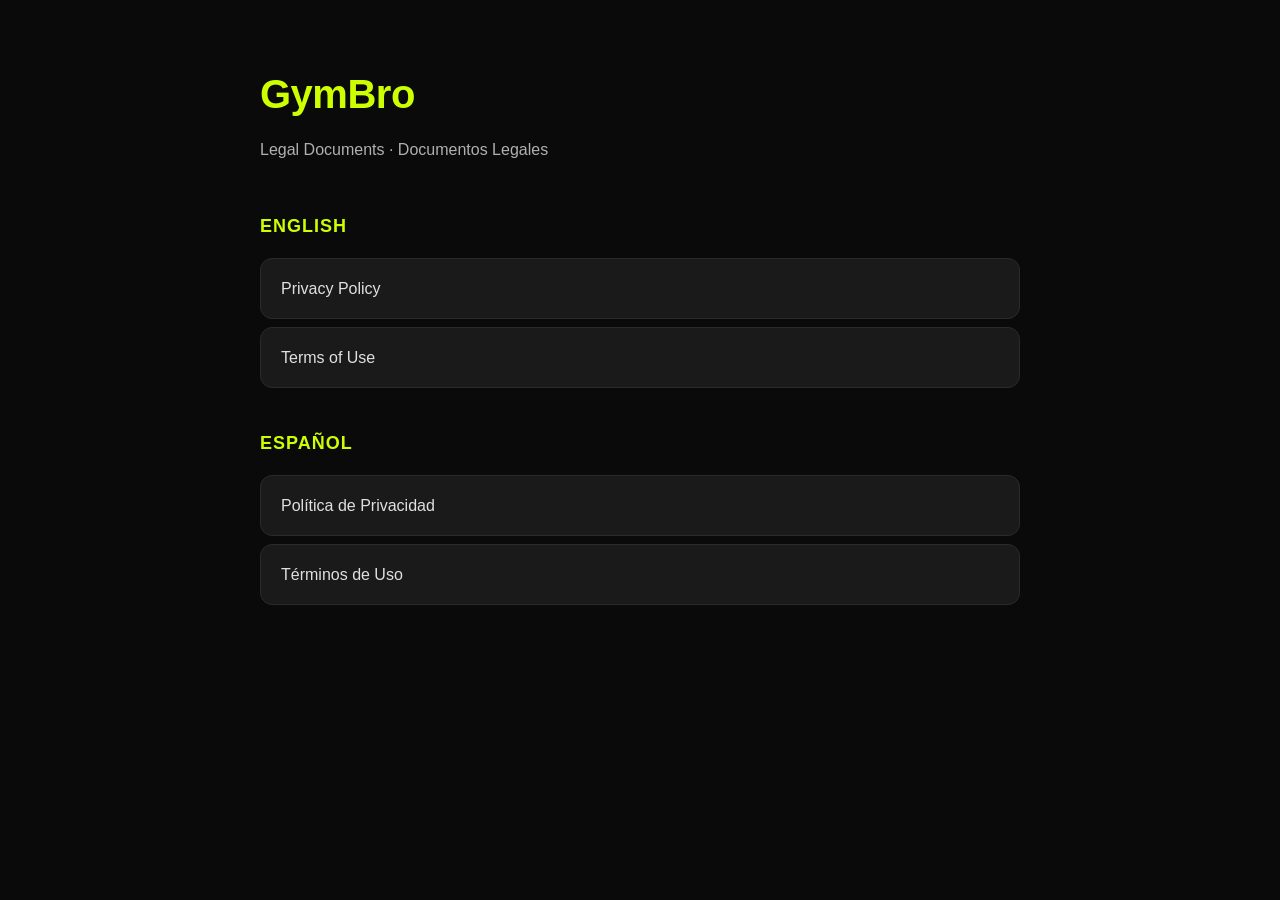
==== index.html @ dab76781 "Initial: GymBro legal documents Privacy Policy and Terms of Use in English and Spanish for App Store" ====
<!DOCTYPE html>
<html lang="en">
<head>
    <meta charset="UTF-8">
    <meta name="viewport" content="width=device-width, initial-scale=1.0">
    <title>GymBro - Legal</title>
    <style>
        * { margin: 0; padding: 0; box-sizing: border-box; }
        body { font-family: -apple-system, BlinkMacSystemFont, 'SF Pro Text', sans-serif; background: #0A0A0A; color: #E0E0E0; line-height: 1.7; padding: 60px 20px; max-width: 800px; margin: 0 auto; min-height: 100vh; }
        h1 { color: #CDFF00; font-size: 40px; margin-bottom: 8px; letter-spacing: -0.5px; }
        .tag { color: #B0B0B0; font-size: 16px; margin-bottom: 48px; }
        h2 { color: #CDFF00; font-size: 18px; margin: 40px 0 16px; text-transform: uppercase; letter-spacing: 1px; }
        a { color: #E0E0E0; text-decoration: none; display: block; padding: 16px 20px; background: #1A1A1A; border-radius: 12px; margin-bottom: 8px; transition: background 0.2s; border: 1px solid #2A2A2A; }
        a:hover { background: #2A2A2A; }
        .lang { color: #777; font-size: 13px; }
    </style>
</head>
<body>
    <h1>GymBro</h1>
    <p class="tag">Legal Documents · Documentos Legales</p>

    <h2>English</h2>
    <a href="./privacy">Privacy Policy</a>
    <a href="./terms">Terms of Use</a>

    <h2>Español</h2>
    <a href="./privacy-es">Política de Privacidad</a>
    <a href="./terms-es">Términos de Uso</a>
</body>
</html>
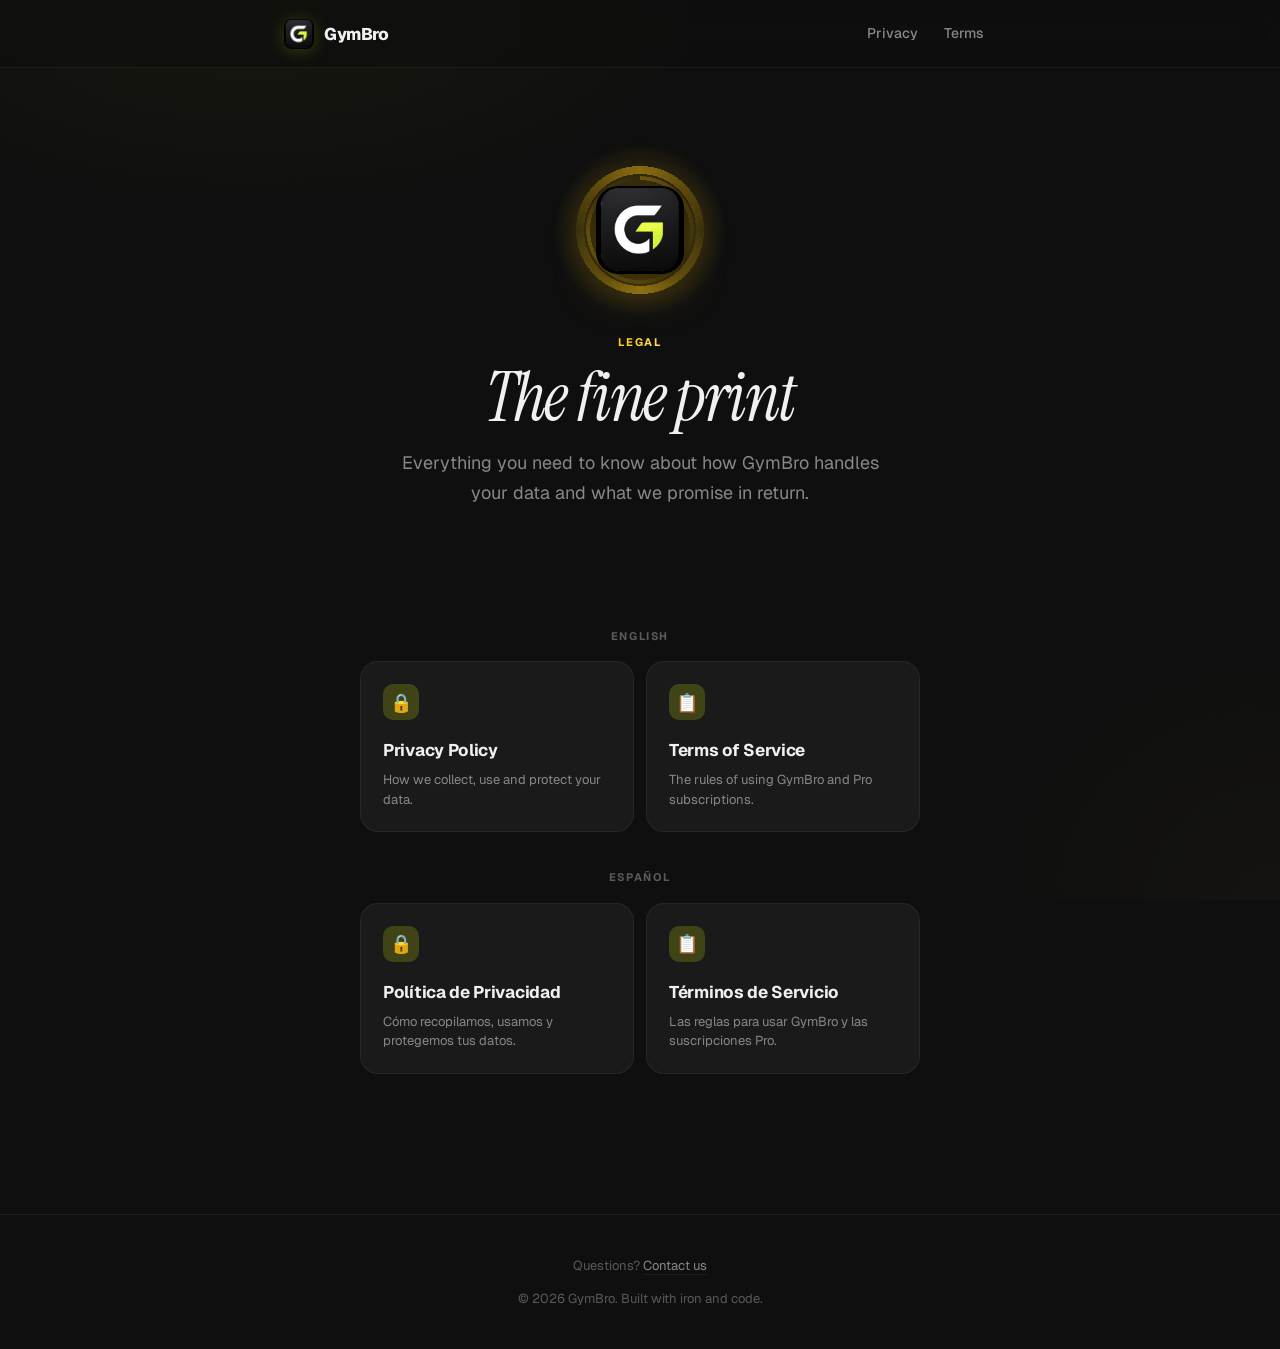
==== commit aa4f04d5: "Premium redesign: app design system + animations - Adopt exact app colors (#E8FF00 lime, #FFC714 gol" ====
--- a/index.html
+++ b/index.html
@@ -3,28 +3,82 @@
 <head>
     <meta charset="UTF-8">
     <meta name="viewport" content="width=device-width, initial-scale=1.0">
-    <title>GymBro - Legal</title>
-    <style>
-        * { margin: 0; padding: 0; box-sizing: border-box; }
-        body { font-family: -apple-system, BlinkMacSystemFont, 'SF Pro Text', sans-serif; background: #0A0A0A; color: #E0E0E0; line-height: 1.7; padding: 60px 20px; max-width: 800px; margin: 0 auto; min-height: 100vh; }
-        h1 { color: #CDFF00; font-size: 40px; margin-bottom: 8px; letter-spacing: -0.5px; }
-        .tag { color: #B0B0B0; font-size: 16px; margin-bottom: 48px; }
-        h2 { color: #CDFF00; font-size: 18px; margin: 40px 0 16px; text-transform: uppercase; letter-spacing: 1px; }
-        a { color: #E0E0E0; text-decoration: none; display: block; padding: 16px 20px; background: #1A1A1A; border-radius: 12px; margin-bottom: 8px; transition: background 0.2s; border: 1px solid #2A2A2A; }
-        a:hover { background: #2A2A2A; }
-        .lang { color: #777; font-size: 13px; }
-    </style>
+    <title>GymBro · Legal</title>
+    <meta name="description" content="GymBro legal documents — Privacy Policy and Terms of Service in English and Spanish.">
+    <meta name="theme-color" content="#0A0A0A">
+    <meta property="og:title" content="GymBro · Legal">
+    <meta property="og:description" content="Privacy Policy and Terms of Service for GymBro.">
+    <meta property="og:type" content="website">
+    <meta property="og:url" content="https://barrerale.github.io/gymbro-legal/">
+    <link rel="icon" type="image/png" href="favicon.png">
+    <link rel="apple-touch-icon" href="logo.png">
+    <meta property="og:image" content="og-image.png">
+    <link rel="preconnect" href="https://fonts.googleapis.com">
+    <link rel="preconnect" href="https://fonts.gstatic.com" crossorigin>
+    <link href="https://fonts.googleapis.com/css2?family=Geist:wght@400;500;600;700;800;900&family=Instrument+Serif:ital@0;1&display=swap" rel="stylesheet">
+    <link rel="stylesheet" href="styles.css">
 </head>
 <body>
-    <h1>GymBro</h1>
-    <p class="tag">Legal Documents · Documentos Legales</p>
+    <header class="site-header">
+        <div class="site-header-inner">
+            <a href="./" class="brand">
+                <img src="logo.png" alt="GymBro" class="brand-mark" width="28" height="28">
+                <span>GymBro</span>
+            </a>
+            <nav class="site-nav">
+                <a href="privacy">Privacy</a>
+                <a href="terms">Terms</a>
+            </nav>
+        </div>
+    </header>
 
-    <h2>English</h2>
-    <a href="./privacy">Privacy Policy</a>
-    <a href="./terms">Terms of Use</a>
+    <section class="hero">
+        <div class="hero-logo-wrap">
+            <div class="hero-bloom" aria-hidden="true"></div>
+            <div class="hero-ring" aria-hidden="true"></div>
+            <div class="hero-ring-inner" aria-hidden="true"></div>
+            <img src="logo-large.png" alt="GymBro" class="hero-logo" width="88" height="88">
+        </div>
+        <span class="hero-eyebrow">Legal</span>
+        <h1>The fine print</h1>
+        <p>Everything you need to know about how GymBro handles your data and what we promise in return.</p>
+    </section>
 
-    <h2>Español</h2>
-    <a href="./privacy-es">Política de Privacidad</a>
-    <a href="./terms-es">Términos de Uso</a>
+    <main>
+        <p class="doc-section-title">English</p>
+        <div class="doc-grid">
+            <a href="privacy" class="doc-card">
+                <span class="doc-card-icon">🔒</span>
+                <span class="doc-card-title">Privacy Policy</span>
+                <span class="doc-card-desc">How we collect, use and protect your data.</span>
+            </a>
+            <a href="terms" class="doc-card">
+                <span class="doc-card-icon">📋</span>
+                <span class="doc-card-title">Terms of Service</span>
+                <span class="doc-card-desc">The rules of using GymBro and Pro subscriptions.</span>
+            </a>
+        </div>
+
+        <p class="doc-section-title">Español</p>
+        <div class="doc-grid">
+            <a href="privacy-es" class="doc-card">
+                <span class="doc-card-icon">🔒</span>
+                <span class="doc-card-title">Política de Privacidad</span>
+                <span class="doc-card-desc">Cómo recopilamos, usamos y protegemos tus datos.</span>
+            </a>
+            <a href="terms-es" class="doc-card">
+                <span class="doc-card-icon">📋</span>
+                <span class="doc-card-title">Términos de Servicio</span>
+                <span class="doc-card-desc">Las reglas para usar GymBro y las suscripciones Pro.</span>
+            </a>
+        </div>
+    </main>
+
+    <footer class="site-footer">
+        <div class="site-footer-inner">
+            <p>Questions? <a href="mailto:barreralematias@gmail.com">Contact us</a></p>
+            <p>© 2026 GymBro. Built with iron and code.</p>
+        </div>
+    </footer>
 </body>
 </html>
--- a/styles.css
+++ b/styles.css
@@ -0,0 +1,696 @@
+/* ==========================================================
+   GymBro · Legal site
+   Design tokens cloned from /Theme/GymBroTheme.swift
+   ========================================================== */
+
+:root {
+  /* Colors — exact app values */
+  --bg: #0F0F0F;
+  --bg-surface: #1A1A1A;
+  --bg-surface-2: #242424;
+  --bg-hover: #2A2A2A;
+  --border: rgba(255, 255, 255, 0.06);
+  --border-strong: rgba(255, 255, 255, 0.12);
+  --text: #F0F0F0;
+  --text-muted: #888888;
+  --text-dim: #5A5A5A;
+
+  --lime: #E8FF00;
+  --lime-soft: rgba(232, 255, 0, 0.18);
+  --lime-glow: rgba(232, 255, 0, 0.35);
+
+  --gold: #FFC714;
+  --gold-soft: rgba(255, 199, 20, 0.15);
+  --gold-glow: rgba(255, 199, 20, 0.35);
+
+  /* Radii */
+  --r-sm: 10px;
+  --r-md: 14px;
+  --r-lg: 18px;
+  --r-xl: 24px;
+
+  /* Layout */
+  --max-width: 760px;
+
+  /* Typography */
+  --font-body: "Geist", -apple-system, BlinkMacSystemFont, "SF Pro Text", system-ui, sans-serif;
+  --font-display: "Geist", -apple-system, BlinkMacSystemFont, "SF Pro Display", system-ui, sans-serif;
+  --font-editorial: "Instrument Serif", Georgia, serif;
+
+  /* Animation curves */
+  --ease-out: cubic-bezier(0.16, 1, 0.3, 1);
+  --spring: cubic-bezier(0.34, 1.56, 0.64, 1);
+}
+
+* { margin: 0; padding: 0; box-sizing: border-box; }
+
+html { scroll-behavior: smooth; }
+
+body {
+  font-family: var(--font-body);
+  background: var(--bg);
+  background-image:
+    radial-gradient(ellipse 60% 40% at 20% 0%, rgba(232, 255, 0, 0.04) 0%, transparent 60%),
+    radial-gradient(ellipse 40% 50% at 100% 100%, rgba(255, 199, 20, 0.025) 0%, transparent 60%);
+  background-attachment: fixed;
+  color: var(--text);
+  line-height: 1.65;
+  font-size: 16px;
+  font-weight: 400;
+  -webkit-font-smoothing: antialiased;
+  -moz-osx-font-smoothing: grayscale;
+  min-height: 100vh;
+  display: flex;
+  flex-direction: column;
+}
+
+::selection {
+  background: var(--lime);
+  color: #000;
+}
+
+/* ==========================================================
+   Header
+   ========================================================== */
+.site-header {
+  position: sticky;
+  top: 0;
+  z-index: 50;
+  backdrop-filter: blur(24px) saturate(160%);
+  -webkit-backdrop-filter: blur(24px) saturate(160%);
+  background: rgba(15, 15, 15, 0.72);
+  border-bottom: 1px solid var(--border);
+}
+
+.site-header-inner {
+  max-width: var(--max-width);
+  margin: 0 auto;
+  padding: 14px 24px;
+  display: flex;
+  align-items: center;
+  justify-content: space-between;
+  gap: 16px;
+}
+
+.brand {
+  display: inline-flex;
+  align-items: center;
+  gap: 10px;
+  font-family: var(--font-display);
+  font-weight: 800;
+  font-size: 17px;
+  color: var(--text);
+  text-decoration: none;
+  letter-spacing: -0.4px;
+  transition: color 0.2s var(--ease-out);
+}
+
+.brand-mark {
+  width: 30px;
+  height: 30px;
+  border-radius: 8px;
+  display: block;
+  object-fit: cover;
+  transition: filter 0.4s var(--ease-out), transform 0.4s var(--spring);
+  filter: drop-shadow(0 2px 8px rgba(232, 255, 0, 0.18));
+}
+
+.brand:hover .brand-mark {
+  filter: drop-shadow(0 4px 14px rgba(232, 255, 0, 0.45));
+  transform: rotate(-4deg) scale(1.05);
+}
+
+.site-nav {
+  display: flex;
+  align-items: center;
+  gap: 2px;
+}
+
+.site-nav a {
+  position: relative;
+  color: var(--text-muted);
+  text-decoration: none;
+  font-size: 14px;
+  font-weight: 500;
+  padding: 8px 12px;
+  border-radius: var(--r-sm);
+  transition: color 0.2s var(--ease-out), background 0.2s var(--ease-out);
+}
+
+.site-nav a:hover {
+  color: var(--text);
+  background: var(--bg-surface);
+}
+
+.site-nav a.active {
+  color: var(--lime);
+}
+
+.site-nav a.active::after {
+  content: "";
+  position: absolute;
+  left: 12px;
+  right: 12px;
+  bottom: 4px;
+  height: 2px;
+  background: var(--lime);
+  border-radius: 2px;
+  box-shadow: 0 0 8px var(--lime-glow);
+}
+
+.lang-toggle {
+  margin-left: 8px;
+  padding-left: 12px;
+  border-left: 1px solid var(--border);
+  display: flex;
+  gap: 2px;
+}
+
+.lang-toggle a {
+  font-size: 11px;
+  font-weight: 700;
+  letter-spacing: 0.6px;
+  text-transform: uppercase;
+  padding: 6px 9px;
+}
+
+.lang-toggle a.active {
+  background: var(--lime-soft);
+  color: var(--lime);
+}
+
+.lang-toggle a.active::after { display: none; }
+
+/* ==========================================================
+   Hero (index.html)
+   ========================================================== */
+.hero {
+  text-align: center;
+  padding: 96px 24px 32px;
+  position: relative;
+}
+
+.hero-logo-wrap {
+  position: relative;
+  width: 132px;
+  height: 132px;
+  margin: 0 auto 32px;
+  display: flex;
+  align-items: center;
+  justify-content: center;
+  animation: hero-pop 0.9s var(--spring) both;
+}
+
+.hero-logo {
+  position: relative;
+  width: 88px;
+  height: 88px;
+  border-radius: 22px;
+  display: block;
+  box-shadow:
+    0 16px 48px rgba(255, 199, 20, 0.18),
+    0 4px 16px rgba(0, 0, 0, 0.6);
+  z-index: 3;
+}
+
+/* Breathing radial bloom — gold glow behind logo */
+.hero-bloom {
+  position: absolute;
+  inset: -22px;
+  border-radius: 50%;
+  background: radial-gradient(circle, var(--gold-glow) 0%, transparent 70%);
+  z-index: 1;
+  animation: hero-breathe 1.6s var(--ease-out) both;
+}
+
+/* Rotating angular gradient ring (24s) */
+.hero-ring {
+  position: absolute;
+  inset: 0;
+  border-radius: 50%;
+  z-index: 2;
+  background: conic-gradient(
+    from 0deg,
+    rgba(255, 199, 20, 0.5),
+    rgba(255, 199, 20, 0.08),
+    rgba(255, 199, 20, 0.5),
+    rgba(255, 199, 20, 0.08),
+    rgba(255, 199, 20, 0.5)
+  );
+  -webkit-mask: radial-gradient(circle, transparent 56px, #000 56px, #000 64px, transparent 64px);
+          mask: radial-gradient(circle, transparent 56px, #000 56px, #000 64px, transparent 64px);
+  animation: hero-spin 24s linear infinite;
+  opacity: 0.9;
+}
+
+/* Counter-rotating inner ring (36s) */
+.hero-ring-inner {
+  position: absolute;
+  inset: 12px;
+  border-radius: 50%;
+  z-index: 2;
+  background: conic-gradient(
+    from 0deg,
+    rgba(255, 199, 20, 0.3),
+    transparent,
+    rgba(255, 199, 20, 0.3),
+    transparent
+  );
+  -webkit-mask: radial-gradient(circle, transparent 50px, #000 50px, #000 54px, transparent 54px);
+          mask: radial-gradient(circle, transparent 50px, #000 50px, #000 54px, transparent 54px);
+  animation: hero-spin-reverse 36s linear infinite;
+}
+
+@keyframes hero-spin {
+  from { transform: rotate(0deg); }
+  to   { transform: rotate(360deg); }
+}
+
+@keyframes hero-spin-reverse {
+  from { transform: rotate(0deg); }
+  to   { transform: rotate(-360deg); }
+}
+
+@keyframes hero-breathe {
+  from {
+    opacity: 0;
+    transform: scale(0.7);
+  }
+  to {
+    opacity: 1;
+    transform: scale(1);
+  }
+}
+
+@keyframes hero-pop {
+  from {
+    opacity: 0;
+    transform: scale(0.85);
+  }
+  to {
+    opacity: 1;
+    transform: scale(1);
+  }
+}
+
+.hero-eyebrow {
+  display: inline-block;
+  font-size: 11px;
+  font-weight: 700;
+  letter-spacing: 1.8px;
+  text-transform: uppercase;
+  color: var(--gold);
+  margin-bottom: 14px;
+  background: linear-gradient(90deg, var(--gold), #FFE066, var(--gold));
+  background-size: 200% 100%;
+  -webkit-background-clip: text;
+  background-clip: text;
+  -webkit-text-fill-color: transparent;
+  animation: shimmer 4s linear infinite, fade-up 0.6s var(--ease-out) 0.2s both;
+}
+
+@keyframes shimmer {
+  from { background-position: 200% 0; }
+  to   { background-position: -200% 0; }
+}
+
+.hero h1 {
+  font-family: var(--font-editorial);
+  font-style: italic;
+  font-size: 68px;
+  font-weight: 400;
+  letter-spacing: -2px;
+  line-height: 0.95;
+  margin-bottom: 18px;
+  color: var(--text);
+  animation: fade-up 0.7s var(--ease-out) 0.3s both;
+}
+
+.hero p {
+  color: var(--text-muted);
+  font-size: 18px;
+  max-width: 480px;
+  margin: 0 auto;
+  animation: fade-up 0.7s var(--ease-out) 0.4s both;
+}
+
+@keyframes fade-up {
+  from {
+    opacity: 0;
+    transform: translateY(12px);
+  }
+  to {
+    opacity: 1;
+    transform: translateY(0);
+  }
+}
+
+/* ==========================================================
+   Doc grid (index.html)
+   ========================================================== */
+.doc-grid {
+  display: grid;
+  grid-template-columns: 1fr;
+  gap: 12px;
+  margin: 16px auto 36px;
+  max-width: 560px;
+}
+
+@media (min-width: 640px) {
+  .doc-grid { grid-template-columns: 1fr 1fr; }
+}
+
+.doc-card {
+  position: relative;
+  overflow: hidden;
+  background: var(--bg-surface);
+  border: 1px solid var(--border);
+  border-radius: var(--r-lg);
+  padding: 22px;
+  text-decoration: none;
+  color: var(--text);
+  transition:
+    border-color 0.3s var(--ease-out),
+    transform 0.3s var(--ease-out),
+    background 0.3s var(--ease-out),
+    box-shadow 0.3s var(--ease-out);
+  display: flex;
+  flex-direction: column;
+  gap: 6px;
+  animation: fade-up 0.6s var(--ease-out) both;
+}
+
+.doc-grid > .doc-card:nth-child(1) { animation-delay: 0.5s; }
+.doc-grid > .doc-card:nth-child(2) { animation-delay: 0.55s; }
+.doc-grid:nth-of-type(2) > .doc-card:nth-child(1) { animation-delay: 0.65s; }
+.doc-grid:nth-of-type(2) > .doc-card:nth-child(2) { animation-delay: 0.7s; }
+
+.doc-card::before {
+  content: "";
+  position: absolute;
+  inset: 0;
+  background: linear-gradient(135deg, var(--lime-soft) 0%, transparent 50%);
+  opacity: 0;
+  transition: opacity 0.3s var(--ease-out);
+  pointer-events: none;
+}
+
+.doc-card:hover {
+  border-color: rgba(232, 255, 0, 0.4);
+  transform: translateY(-3px);
+  box-shadow:
+    0 16px 32px rgba(0, 0, 0, 0.4),
+    0 0 0 1px rgba(232, 255, 0, 0.2);
+}
+
+.doc-card:hover::before { opacity: 1; }
+
+.doc-card > * { position: relative; z-index: 1; }
+
+.doc-card-icon {
+  width: 36px;
+  height: 36px;
+  border-radius: 10px;
+  background: var(--lime-soft);
+  display: inline-flex;
+  align-items: center;
+  justify-content: center;
+  margin-bottom: 10px;
+  font-size: 18px;
+  transition: background 0.3s var(--ease-out), transform 0.4s var(--spring);
+}
+
+.doc-card:hover .doc-card-icon {
+  background: var(--lime);
+  transform: rotate(-6deg) scale(1.08);
+}
+
+.doc-card-title {
+  font-family: var(--font-display);
+  font-size: 17px;
+  font-weight: 700;
+  letter-spacing: -0.3px;
+}
+
+.doc-card-desc {
+  font-size: 13px;
+  color: var(--text-muted);
+  line-height: 1.5;
+}
+
+.doc-section-title {
+  font-size: 11px;
+  font-weight: 700;
+  letter-spacing: 1.6px;
+  text-transform: uppercase;
+  color: var(--text-dim);
+  text-align: center;
+  margin: 32px 0 8px;
+}
+
+/* ==========================================================
+   Main / Article
+   ========================================================== */
+main {
+  flex: 1;
+  max-width: var(--max-width);
+  margin: 0 auto;
+  padding: 56px 24px 24px;
+  width: 100%;
+}
+
+article > * {
+  animation: fade-up 0.6s var(--ease-out) both;
+}
+
+article > *:nth-child(1)  { animation-delay: 0.05s; }
+article > *:nth-child(2)  { animation-delay: 0.10s; }
+article > *:nth-child(3)  { animation-delay: 0.15s; }
+article > *:nth-child(4)  { animation-delay: 0.20s; }
+article > *:nth-child(n+5){ animation-delay: 0.25s; }
+
+.article-header {
+  margin-bottom: 36px;
+}
+
+.article-header h1 {
+  font-family: var(--font-editorial);
+  font-style: italic;
+  font-size: 48px;
+  font-weight: 400;
+  letter-spacing: -1.4px;
+  line-height: 1.05;
+  color: var(--text);
+  margin-bottom: 18px;
+}
+
+.updated {
+  display: inline-flex;
+  align-items: center;
+  gap: 8px;
+  background: var(--gold-soft);
+  color: var(--gold);
+  font-size: 12px;
+  font-weight: 700;
+  letter-spacing: 0.3px;
+  padding: 6px 12px;
+  border-radius: 99px;
+  border: 1px solid rgba(255, 199, 20, 0.25);
+}
+
+.updated::before {
+  content: "";
+  width: 6px;
+  height: 6px;
+  border-radius: 50%;
+  background: var(--gold);
+  box-shadow: 0 0 8px var(--gold);
+  animation: pulse 2.4s var(--ease-out) infinite;
+}
+
+@keyframes pulse {
+  0%, 100% { opacity: 1; transform: scale(1); }
+  50%      { opacity: 0.55; transform: scale(0.85); }
+}
+
+.intro {
+  font-size: 17px;
+  color: var(--text-muted);
+  margin-bottom: 32px;
+  line-height: 1.7;
+}
+
+article h2 {
+  font-family: var(--font-display);
+  color: var(--text);
+  font-size: 22px;
+  font-weight: 800;
+  letter-spacing: -0.5px;
+  margin: 56px 0 14px;
+  display: flex;
+  align-items: baseline;
+  gap: 14px;
+}
+
+article h2 .num {
+  font-family: "SF Mono", ui-monospace, Menlo, monospace;
+  color: var(--lime);
+  font-size: 12px;
+  font-weight: 700;
+  letter-spacing: 1px;
+  text-shadow: 0 0 12px var(--lime-glow);
+}
+
+article h3 {
+  font-family: var(--font-display);
+  color: var(--text);
+  font-size: 15px;
+  font-weight: 700;
+  letter-spacing: -0.2px;
+  margin: 24px 0 8px;
+}
+
+article p,
+article li {
+  color: var(--text-muted);
+  font-size: 15px;
+  line-height: 1.75;
+}
+
+article p { margin-bottom: 14px; }
+
+article ul {
+  list-style: none;
+  padding: 0;
+  margin-bottom: 14px;
+}
+
+article li {
+  position: relative;
+  padding-left: 22px;
+  margin-bottom: 10px;
+}
+
+article li::before {
+  content: "";
+  position: absolute;
+  left: 6px;
+  top: 12px;
+  width: 4px;
+  height: 4px;
+  border-radius: 50%;
+  background: var(--lime);
+  opacity: 0.6;
+  transition: opacity 0.2s var(--ease-out), box-shadow 0.2s var(--ease-out);
+}
+
+article li:hover::before {
+  opacity: 1;
+  box-shadow: 0 0 8px var(--lime-glow);
+}
+
+article li strong {
+  color: var(--text);
+  font-weight: 700;
+}
+
+.section {
+  background: var(--bg-surface);
+  border: 1px solid var(--border);
+  border-radius: var(--r-lg);
+  padding: 24px 28px;
+  margin: 16px 0;
+  transition: border-color 0.3s var(--ease-out);
+}
+
+.section:hover {
+  border-color: var(--border-strong);
+}
+
+article a {
+  color: var(--lime);
+  text-decoration: none;
+  background-image: linear-gradient(var(--lime), var(--lime));
+  background-size: 100% 1px;
+  background-repeat: no-repeat;
+  background-position: 0 100%;
+  transition: background-size 0.3s var(--ease-out), color 0.2s var(--ease-out);
+}
+
+article a:hover {
+  color: var(--gold);
+  background-image: linear-gradient(var(--gold), var(--gold));
+  background-size: 100% 2px;
+}
+
+/* ==========================================================
+   Footer
+   ========================================================== */
+.site-footer {
+  margin-top: 80px;
+  padding: 40px 24px;
+  border-top: 1px solid var(--border);
+  text-align: center;
+}
+
+.site-footer-inner {
+  max-width: var(--max-width);
+  margin: 0 auto;
+  display: flex;
+  flex-direction: column;
+  align-items: center;
+  gap: 12px;
+}
+
+.site-footer p {
+  color: var(--text-dim);
+  font-size: 13px;
+}
+
+.site-footer a {
+  color: var(--text-muted);
+  text-decoration: none;
+  border-bottom: 1px solid var(--border);
+  transition: color 0.2s var(--ease-out), border-color 0.2s var(--ease-out);
+}
+
+.site-footer a:hover {
+  color: var(--lime);
+  border-bottom-color: var(--lime);
+}
+
+/* ==========================================================
+   Mobile
+   ========================================================== */
+@media (max-width: 600px) {
+  .site-header-inner { padding: 12px 16px; }
+  .brand { font-size: 16px; gap: 8px; }
+  .brand-mark { width: 26px; height: 26px; }
+  .site-nav a { padding: 6px 8px; font-size: 13px; }
+  .lang-toggle { margin-left: 4px; padding-left: 8px; }
+
+  main { padding: 40px 16px 24px; }
+
+  .article-header h1 { font-size: 36px; letter-spacing: -1px; }
+  article h2 { font-size: 20px; margin: 40px 0 12px; }
+  article h2 .num { font-size: 11px; }
+  .section { padding: 20px; }
+
+  .hero { padding: 64px 16px 16px; }
+  .hero-logo-wrap { width: 116px; height: 116px; margin-bottom: 24px; }
+  .hero-logo { width: 76px; height: 76px; border-radius: 19px; }
+  .hero-ring { -webkit-mask: radial-gradient(circle, transparent 48px, #000 48px, #000 56px, transparent 56px); mask: radial-gradient(circle, transparent 48px, #000 48px, #000 56px, transparent 56px); }
+  .hero-ring-inner { -webkit-mask: radial-gradient(circle, transparent 42px, #000 42px, #000 46px, transparent 46px); mask: radial-gradient(circle, transparent 42px, #000 42px, #000 46px, transparent 46px); }
+  .hero h1 { font-size: 52px; letter-spacing: -1.5px; }
+  .hero p { font-size: 16px; }
+}
+
+/* Reduced motion support */
+@media (prefers-reduced-motion: reduce) {
+  *, *::before, *::after {
+    animation-duration: 0.01ms !important;
+    animation-iteration-count: 1 !important;
+    transition-duration: 0.01ms !important;
+  }
+  .hero-ring, .hero-ring-inner { display: none; }
+}
